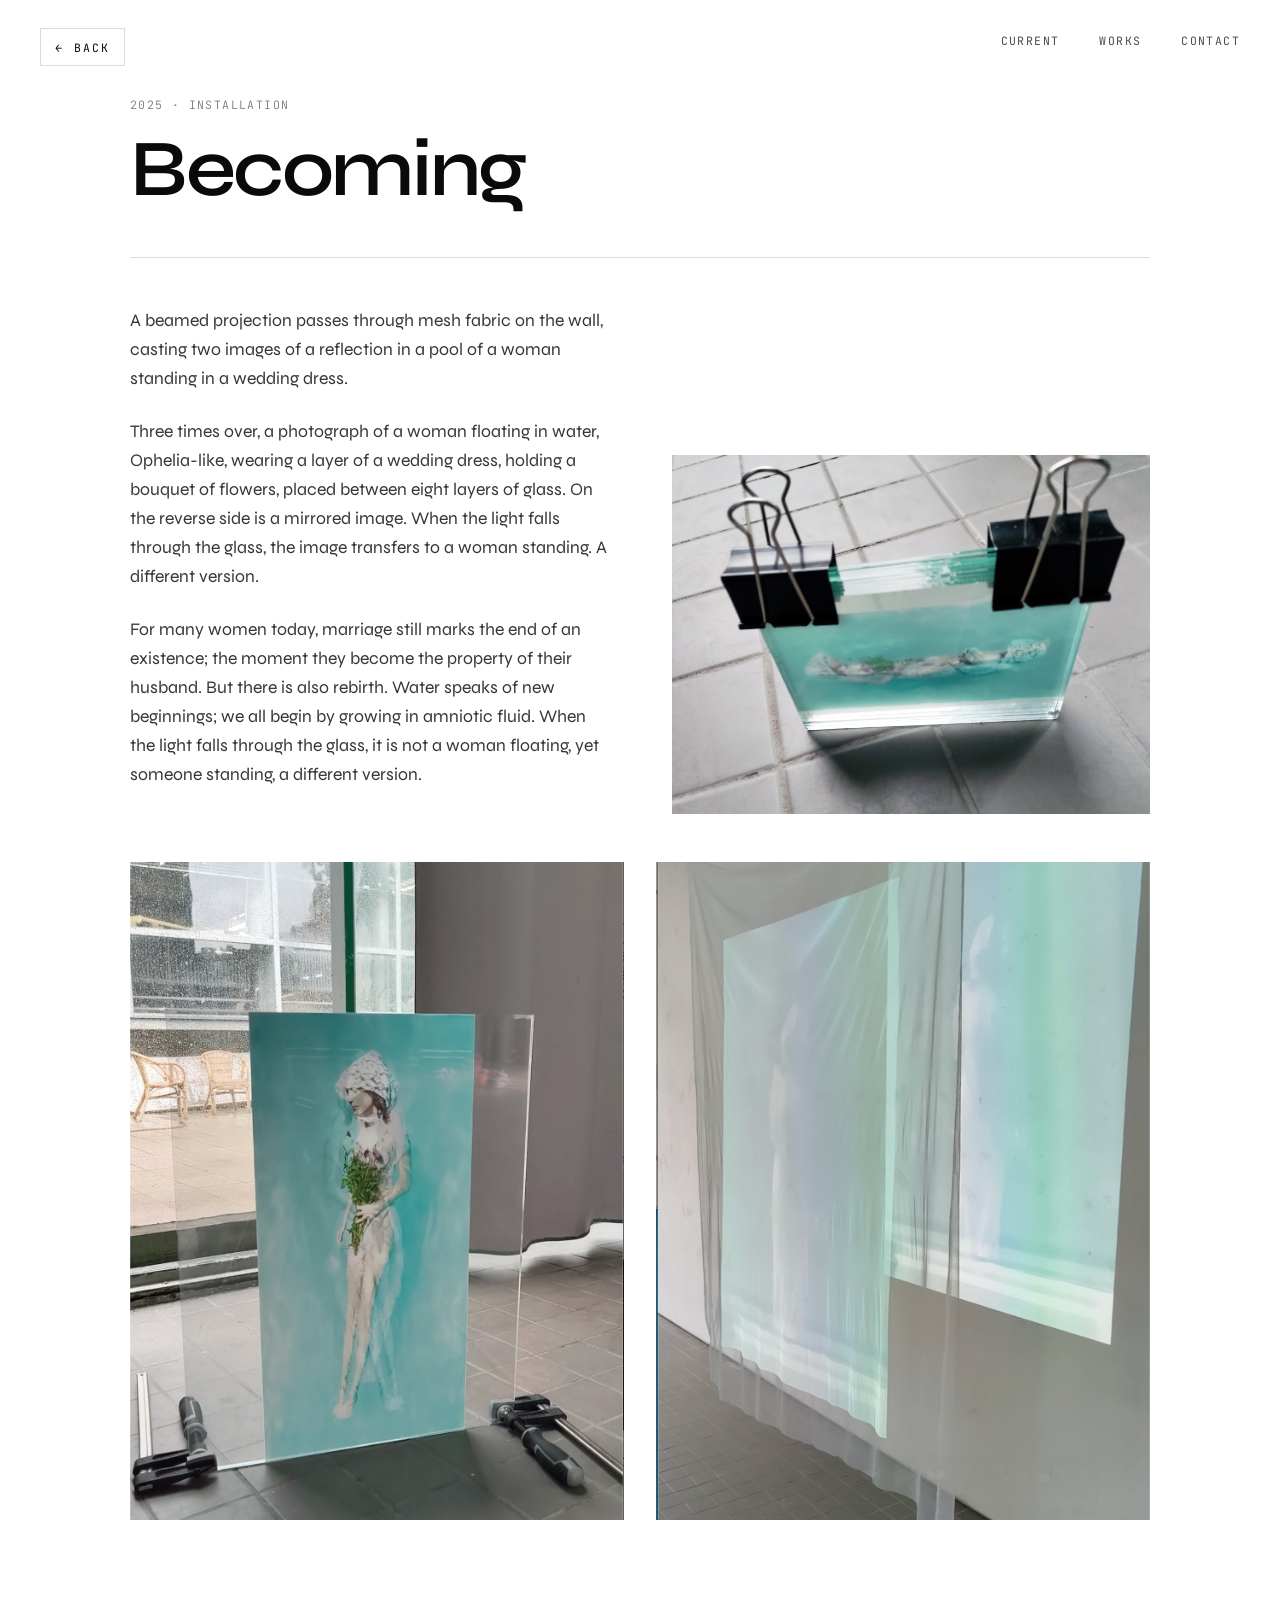
==== becoming.html @ b2b2040a "Add files via upload" ====
<!DOCTYPE html>
<html lang="en">
<head>
<meta charset="UTF-8" />
<meta name="viewport" content="width=device-width, initial-scale=1.0" />
<title>Becoming — Marjoleine Timmer</title>
<link rel="preconnect" href="https://fonts.googleapis.com" />
<link rel="preconnect" href="https://fonts.gstatic.com" crossorigin />
<link href="https://fonts.googleapis.com/css2?family=Syne:wght@400;500;600;700;800&family=JetBrains+Mono:wght@300;400&display=swap" rel="stylesheet" />
<link rel="stylesheet" href="styles.css" />
</head>
<body>

<nav>
  <ul>
    <li><a href="index.html#current">Current</a></li>
    <li><a href="index.html#works">Works</a></li>
    <li><a href="index.html#contact">Contact</a></li>
  </ul>
</nav>

<a href="index.html#works" class="back-link">← Back</a>

<main class="work-page">
<header class="overlay-header">
      <div class="overlay-meta-line">
        <span class="mono">2025 · Installation</span>
      </div>
      <h2>Becoming</h2>
    </header>

    <div class="overlay-split">
      <div class="overlay-text">
        <p>A beamed projection passes through mesh fabric on the wall, casting two images of a reflection in a pool of a woman standing in a wedding dress.</p>
        <p>Three times over, a photograph of a woman floating in water, Ophelia-like, wearing a layer of a wedding dress, holding a bouquet of flowers, placed between eight layers of glass. On the reverse side is a mirrored image. When the light falls through the glass, the image transfers to a woman standing. A different version.</p>
        <p>For many women today, marriage still marks the end of an existence; the moment they become the property of their husband. But there is also rebirth. Water speaks of new beginnings; we all begin by growing in amniotic fluid. When the light falls through the glass, it is not a woman floating, yet someone standing, a different version.</p>
      </div>

      <figure class="overlay-side-image">
        <img src="images/Becoming_02.jpg" alt="Becoming — eight layers of glass photograph" />
      </figure>
    </div>

    <div class="overlay-images">
      <figure>
        <img src="images/Becoming_04.png" alt="Becoming — image between glass" />
      </figure>
      <figure>
        <img src="images/Becoming_03.png" alt="Becoming — projection on mesh fabric" />
      </figure>
</main>

<script>
  // Email obfuscation (in case there's an email link on this page in future)
  document.querySelectorAll('.email-link').forEach((link) => {
    const user = link.getAttribute('data-u');
    const domain = link.getAttribute('data-d');
    const address = user + '\u0040' + domain;
    link.textContent = address;
    link.setAttribute('href', 'mailto:' + address);
  });
</script>
</body>
</html>
---- styles.css ----
:root {
    --ink: #0a0a0a;
    --paper: #ffffff;
    --rule: rgba(10, 10, 10, 0.15);
    --muted: rgba(10, 10, 10, 0.55);
  }

  * { margin: 0; padding: 0; box-sizing: border-box; }

  html { scroll-behavior: smooth; }

  body {
    background: var(--paper);
    color: var(--ink);
    font-family: 'Syne', sans-serif;
    font-weight: 400;
    line-height: 1.5;
    overflow-x: hidden;
    cursor: default;
  }

  /* (paper grain removed for pure white background) */

  .mono {
    font-family: 'JetBrains Mono', monospace;
    font-weight: 300;
    font-size: 0.72rem;
    letter-spacing: 0.12em;
    text-transform: uppercase;
  }

  /* ---------- NAV ---------- */
  nav {
    position: fixed;
    top: 0; left: 0; right: 0;
    z-index: 10;
    padding: 1.75rem 2.5rem;
    display: flex;
    justify-content: flex-end;
    align-items: center;
    mix-blend-mode: difference;
    color: var(--paper);
  }
  nav ul {
    list-style: none;
    display: flex;
    gap: 2.5rem;
  }
  nav a {
    color: inherit;
    text-decoration: none;
    font-family: 'JetBrains Mono', monospace;
    font-size: 0.72rem;
    letter-spacing: 0.12em;
    text-transform: uppercase;
    opacity: 0.7;
    transition: opacity 0.3s ease;
  }
  nav a:hover { opacity: 1; }

  /* ---------- HERO ---------- */
  .hero {
    min-height: 100vh;
    padding: 7rem 2.5rem 4rem;
    display: grid;
    grid-template-columns: 1fr 1fr;
    grid-template-rows: auto 1fr;
    gap: 3rem 4rem;
    position: relative;
  }

  /* Name — top left, on one line */
  .hero h1 {
    grid-column: 1 / 2;
    grid-row: 1 / 2;
    font-size: clamp(2.25rem, 6.5vw, 6rem);
    font-weight: 600;
    line-height: 1;
    letter-spacing: -0.035em;
    align-self: start;
    white-space: nowrap;
  }

  /* Intro image — top right, aligned to corner */
  .hero-image {
    grid-column: 2 / 3;
    grid-row: 1 / 2;
    justify-self: end;
    width: 100%;
    max-width: 520px;
    aspect-ratio: 3 / 2;
    position: relative;
    overflow: hidden;
    background: var(--ink);
    cursor: pointer;
    border: none;
    padding: 0;
    display: block;
  }
  .hero-image img {
    width: 100%;
    height: 100%;
    object-fit: cover;
    display: block;
    transition: transform 1.4s ease, filter 0.6s ease;
  }
  .hero-image:hover img {
    transform: scale(1.03);
  }
  .hero-image .hover-cue {
    position: absolute;
    bottom: 1rem;
    right: 1rem;
    padding: 0.4rem 0.7rem;
    background: rgba(10,10,10,0.6);
    color: var(--paper);
    font-family: 'JetBrains Mono', monospace;
    font-size: 0.6rem;
    letter-spacing: 0.18em;
    text-transform: uppercase;
    backdrop-filter: blur(6px);
    opacity: 0;
    transform: translateY(4px);
    transition: opacity 0.4s ease, transform 0.4s ease;
  }
  .hero-image:hover .hover-cue {
    opacity: 1;
    transform: translateY(0);
  }

  /* Bio / meta — under the name on the left */
  .hero-meta {
    grid-column: 1 / 2;
    grid-row: 2 / 3;
    align-self: end;
    max-width: 42ch;
  }
  .hero-meta .mono { color: var(--muted); display: block; margin-bottom: 1.25rem; }
  .hero-bio {
    font-size: 1.05rem;
    line-height: 1.65;
    color: rgba(10,10,10,0.82);
  }
  .hero-bio em { font-style: normal; font-weight: inherit; }
  .hero-meta .coords {
    margin-top: 3rem;
    font-size: 0.72rem;
    font-family: 'JetBrains Mono', monospace;
    color: var(--muted);
    line-height: 1.8;
  }

  /* Empty right-bottom quadrant gets the index number */
  .frame-num-bottom {
    grid-column: 2 / 3;
    grid-row: 2 / 3;
    align-self: end;
    justify-self: end;
    font-family: 'JetBrains Mono', monospace;
    font-size: 0.68rem;
    letter-spacing: 0.2em;
    color: var(--muted);
    text-transform: uppercase;
  }

  /* (old frame-num removed — now placed inside the grid as .frame-num-bottom) */

  /* ---------- SECTIONS ---------- */
  section {
    padding: 6rem 2.5rem;
    border-top: 1px solid var(--rule);
    position: relative;
  }
  .section-label {
    position: absolute;
    top: 1.5rem;
    left: 2.5rem;
    font-family: 'JetBrains Mono', monospace;
    font-size: 0.68rem;
    letter-spacing: 0.2em;
    text-transform: uppercase;
    color: var(--muted);
  }
  .section-label::before {
    content: "";
    display: inline-block;
    width: 1.5rem;
    height: 1px;
    background: var(--ink);
    vertical-align: middle;
    margin-right: 0.75rem;
    opacity: 0.4;
  }

  /* ---------- CURRENT ---------- */
  .current {
    display: grid;
    grid-template-columns: 1fr 1.1fr;
    gap: 5rem;
    margin-top: 4rem;
    align-items: start;
  }
  .current-visual {
    aspect-ratio: 3 / 4;
    position: relative;
    overflow: hidden;
    background: var(--ink);
  }
  .carousel-track {
    position: absolute;
    inset: 0;
  }
  .carousel-slide {
    position: absolute;
    inset: 0;
    width: 100%;
    height: 100%;
    object-fit: cover;
    display: block;
    opacity: 0;
    transition: opacity 1s ease;
    pointer-events: none;
  }
  .carousel-slide.active {
    opacity: 1;
  }
  .carousel-dots {
    position: absolute;
    bottom: 1rem;
    left: 50%;
    transform: translateX(-50%);
    display: flex;
    gap: 0.5rem;
    z-index: 2;
  }
  .carousel-dots .dot {
    width: 8px;
    height: 8px;
    border-radius: 50%;
    border: 1px solid var(--paper);
    background: transparent;
    padding: 0;
    cursor: pointer;
    transition: background 0.3s ease;
  }
  .carousel-dots .dot.active {
    background: var(--paper);
  }
  .carousel-dots .dot:hover {
    background: rgba(245, 245, 245, 0.6);
  }
  .current-visual .caption {
    position: absolute;
    bottom: 1.25rem;
    left: 1.25rem;
    padding: 0.35rem 0.6rem;
    background: rgba(10,10,10,0.55);
    color: var(--paper);
    font-family: 'JetBrains Mono', monospace;
    font-size: 0.6rem;
    letter-spacing: 0.15em;
    text-transform: uppercase;
    backdrop-filter: blur(4px);
  }
  .img-fallback {
    display: none;
    position: absolute;
    inset: 0;
    padding: 2rem;
    flex-direction: column;
    justify-content: center;
    align-items: flex-start;
    gap: 1rem;
    color: var(--paper);
  }
  .img-fallback .mono { color: rgba(245,243,238,0.6); }
  .img-fallback p { font-size: 0.9rem; line-height: 1.6; color: rgba(245,243,238,0.85); }
  .img-fallback code {
    font-family: 'JetBrains Mono', monospace;
    font-size: 0.85em;
    background: rgba(245,243,238,0.1);
    padding: 0.1em 0.4em;
    border-radius: 2px;
  }
  .current-visual.img-missing .img-fallback { display: flex; }

  .current-text {
    padding-top: 1rem;
  }
  .current-text h2 {
    font-size: clamp(2.25rem, 5vw, 4rem);
    font-weight: 600;
    line-height: 1.02;
    letter-spacing: -0.025em;
    margin-bottom: 2.5rem;
  }
  .current-text h2 .hash {
    font-family: inherit;
    font-size: 1em;
    vertical-align: baseline;
    opacity: 1;
    margin-left: 0.15em;
    letter-spacing: -0.025em;
    font-weight: 600;
  }
  .current-text p {
    font-size: 1.1rem;
    line-height: 1.7;
    max-width: 44ch;
    color: rgba(10,10,10,0.82);
    margin-bottom: 1.5rem;
  }
  .current-text p em { font-style: normal; font-weight: 600; }
  .current-text .meta-grid {
    display: grid;
    grid-template-columns: 1fr 1fr;
    gap: 1.5rem 2rem;
    margin-top: 3rem;
    padding-top: 2rem;
    border-top: 1px solid var(--rule);
  }
  .current-text .meta-grid dt {
    font-family: 'JetBrains Mono', monospace;
    font-size: 0.68rem;
    letter-spacing: 0.15em;
    text-transform: uppercase;
    color: var(--muted);
    margin-bottom: 0.4rem;
  }
  .current-text .meta-grid dd {
    font-size: 0.95rem;
  }
  .current-text .meta-grid dd .meta-secondary {
    color: var(--muted);
    font-size: 0.85rem;
  }
  .current-text .meta-grid .full { grid-column: 1 / -1; }

  /* ---------- WORKS GRID ---------- */
  .works-grid {
    display: grid;
    grid-template-columns: repeat(3, 1fr);
    gap: 3rem 2rem;
    margin-top: 5rem;
  }
  .work-card {
    text-decoration: none;
    color: var(--ink);
    display: block;
  }
  .work-thumb {
    aspect-ratio: 4 / 5;
    background: #ededed;
    overflow: hidden;
    position: relative;
    transition: transform 0.5s ease;
    display: flex;
    align-items: center;
    justify-content: center;
  }
  .work-thumb img {
    width: 100%;
    height: 100%;
    object-fit: cover;
    display: block;
    transition: transform 1.2s ease;
  }
  .work-card:hover .work-thumb img {
    transform: scale(1.04);
  }
  .placeholder-num {
    font-family: 'JetBrains Mono', monospace;
    font-size: 0.9rem;
    letter-spacing: 0.2em;
    color: rgba(10,10,10,0.3);
  }
  .work-info {
    padding-top: 1rem;
  }
  .work-info h3 {
    font-size: 1.1rem;
    font-weight: 500;
    letter-spacing: -0.01em;
    margin-bottom: 0.35rem;
  }
  .work-meta {
    display: block;
    font-family: 'JetBrains Mono', monospace;
    font-size: 0.68rem;
    letter-spacing: 0.12em;
    text-transform: uppercase;
    color: var(--muted);
  }

  /* ---------- CONTACT ---------- */
  .contact {
    padding: 8rem 2.5rem 4rem;
    display: block;
    min-height: 50vh;
  }
  .contact-details {
    display: grid;
    grid-template-columns: repeat(3, 1fr);
    gap: 3rem;
    margin-top: 4rem;
    max-width: 900px;
  }
  .contact-block h3 {
    font-family: 'JetBrains Mono', monospace;
    font-size: 0.68rem;
    letter-spacing: 0.2em;
    text-transform: uppercase;
    color: var(--muted);
    font-weight: 400;
    margin-bottom: 0.75rem;
  }
  .contact-block a, .contact-block p {
    font-size: 1.2rem;
    color: var(--ink);
    text-decoration: none;
    line-height: 1.5;
    display: block;
    position: relative;
  }
  .contact-block a::after {
    content: "";
    display: block;
    width: 0;
    height: 1px;
    background: var(--ink);
    transition: width 0.4s ease;
    margin-top: 2px;
  }
  .contact-block a:hover::after { width: 100%; }
  .contact-block .tbd {
    color: var(--muted);
    font-size: 1rem;
  }

  /* ---------- FOOTER ---------- */
  footer {
    border-top: 1px solid var(--rule);
    padding: 1.5rem 2.5rem;
    display: flex;
    justify-content: space-between;
    font-family: 'JetBrains Mono', monospace;
    font-size: 0.68rem;
    letter-spacing: 0.15em;
    text-transform: uppercase;
    color: var(--muted);
  }

  /* ---------- MOTION ---------- */
  .reveal {
    opacity: 0;
    transform: translateY(20px);
    transition: opacity 1s ease, transform 1s ease;
  }
  .reveal.visible {
    opacity: 1;
    transform: translateY(0);
  }

  @keyframes fadeUp {
    from { opacity: 0; transform: translateY(30px); }
    to { opacity: 1; transform: translateY(0); }
  }
  .hero h1 { animation: fadeUp 1.2s ease-out 0.1s both; }
  .hero-image { animation: fadeUp 1.2s ease-out 0.25s both; }
  .hero-meta { animation: fadeUp 1.2s ease-out 0.45s both; }
  .frame-num-bottom { animation: fadeUp 1.2s ease-out 0.55s both; }

  /* Hide nav while overlay is open */
  body.overlay-active nav { display: none; }

  .overlay-images-three {
    display: grid;
    grid-template-columns: repeat(3, 1fr);
    gap: 2rem;
    align-items: stretch;
  }
  .overlay-images-three figure {
    margin: 0;
    aspect-ratio: 3 / 4;
    overflow: hidden;
  }
  .overlay-images-three img {
    width: 100%;
    height: 100%;
    object-fit: cover;
    display: block;
  }

  /* ---------- WORK OVERLAY ---------- */
  .overlay {
    position: fixed;
    inset: 0;
    z-index: 100;
    background: var(--paper);
    overflow-y: auto;
    opacity: 0;
    visibility: hidden;
    transition: opacity 0.4s ease, visibility 0.4s ease;
  }
  .overlay.open {
    opacity: 1;
    visibility: visible;
  }
  .overlay-close {
    position: fixed;
    top: 1.75rem;
    right: 2.5rem;
    z-index: 200;
    background: var(--paper);
    border: 1px solid var(--rule);
    cursor: pointer;
    color: var(--ink);
    font-family: 'JetBrains Mono', monospace;
    font-size: 0.72rem;
    letter-spacing: 0.18em;
    text-transform: uppercase;
    padding: 0.6rem 0.9rem;
    transition: background 0.2s ease, color 0.2s ease;
    opacity: 0;
    visibility: hidden;
  }
  .overlay.open .overlay-close {
    opacity: 1;
    visibility: visible;
  }
  .overlay-close:hover {
    background: var(--ink);
    color: var(--paper);
  }
  .overlay-inner {
    max-width: 1100px;
    margin: 0 auto;
    padding: 7rem 2.5rem 6rem;
  }
  .overlay-header {
    display: grid;
    grid-template-columns: 1fr;
    gap: 1rem;
    padding-bottom: 3rem;
    border-bottom: 1px solid var(--rule);
    margin-bottom: 3rem;
  }
  .overlay-meta-line {
    display: flex;
    justify-content: space-between;
    color: var(--muted);
  }
  .overlay-header h2 {
    font-size: clamp(2.5rem, 7vw, 5rem);
    font-weight: 600;
    line-height: 1;
    letter-spacing: -0.03em;
  }
  .overlay-text {
    max-width: 60ch;
    margin-bottom: 5rem;
  }
  .overlay-text p {
    font-size: 1.1rem;
    line-height: 1.65;
    color: rgba(10,10,10,0.82);
    margin-bottom: 1.5rem;
  }
  .overlay-split {
    display: grid;
    grid-template-columns: 1fr 1fr;
    gap: 4rem;
    align-items: end;
    margin-bottom: 3rem;
  }
  .overlay-split .overlay-text {
    margin-bottom: 0;
    max-width: none;
  }
  .overlay-side-image {
    margin: 0;
  }
  .overlay-side-image img {
    width: 100%;
    height: auto;
    display: block;
  }
  .overlay-images {
    display: grid;
    grid-template-columns: 1fr 1fr;
    gap: 2rem;
    align-items: stretch;
  }
  .overlay-images figure {
    margin: 0;
    aspect-ratio: 3 / 4;
    overflow: hidden;
  }
  .overlay-images img {
    width: 100%;
    height: 100%;
    object-fit: cover;
    display: block;
  }
  .overlay-media figure {
    margin: 0;
    max-width: 900px;
  }
  .overlay-media video {
    width: 100%;
    height: auto;
    display: block;
    background: #000;
  }
  .overlay-media figcaption {
    margin-top: 0.75rem;
    color: var(--muted);
  }
  .overlay-text em {
    font-style: normal;
    font-weight: 600;
  }
  @media (max-width: 820px) {
    nav { padding: 1.25rem 1.5rem; }
    nav ul { gap: 1.25rem; }
    .hero {
      grid-template-columns: 1fr;
      grid-template-rows: auto auto auto auto;
      gap: 2rem;
      padding: 6rem 1.5rem 3rem;
    }
    .hero h1 {
      grid-column: 1; grid-row: 1;
      white-space: normal;
      font-size: clamp(2rem, 9vw, 3.5rem);
    }
    .hero-image {
      grid-column: 1; grid-row: 2;
      justify-self: stretch;
      max-width: 100%;
    }
    .hero-meta {
      grid-column: 1; grid-row: 3;
    }
    .frame-num-bottom {
      grid-column: 1; grid-row: 4;
      justify-self: start;
    }
    .current {
      grid-template-columns: 1fr;
      gap: 2rem;
      padding-left: 1.5rem;
      padding-right: 1.5rem;
    }
    .contact { padding: 5rem 1.5rem 3rem; }
    .contact-details {
      grid-template-columns: 1fr;
      gap: 2rem;
    }
    .overlay-inner { padding: 5rem 1.5rem 4rem; }
    .overlay-close { top: 1.25rem; right: 1.5rem; }
    .overlay-split { grid-template-columns: 1fr; gap: 2rem; }
    .overlay-images { grid-template-columns: 1fr; gap: 1rem; }
    .overlay-images-three { grid-template-columns: 1fr; gap: 1rem; }
    .overlay-meta-line { flex-direction: column; gap: 0.4rem; }
    .works-grid {
      grid-template-columns: 1fr 1fr;
      gap: 2rem 1rem;
    }
    section { padding: 4rem 1.5rem; }
    .section-label { left: 1.5rem; }
    footer { flex-direction: column; gap: 0.5rem; padding: 1.5rem; }
  }
  @media (max-width: 520px) {
    .works-grid { grid-template-columns: 1fr; }
  }

  /* ---------- WORK PAGE (separate page, not overlay) ---------- */
  .work-page {
    max-width: 1100px;
    margin: 0 auto;
    padding: 6rem 2.5rem 6rem;
  }
  .back-link {
    position: fixed;
    top: 1.75rem;
    left: 2.5rem;
    z-index: 50;
    background: var(--paper);
    border: 1px solid var(--rule);
    color: var(--ink);
    text-decoration: none;
    font-family: 'JetBrains Mono', monospace;
    font-size: 0.72rem;
    letter-spacing: 0.18em;
    text-transform: uppercase;
    padding: 0.6rem 0.9rem;
    transition: background 0.2s ease, color 0.2s ease;
  }
  .back-link:hover {
    background: var(--ink);
    color: var(--paper);
  }
  .partymask-image {
    margin: 0 auto;
    max-width: 600px;
  }
  .partymask-image img {
    width: 100%;
    height: auto;
    display: block;
  }
  .kiezen-pair {
    display: grid;
    grid-template-columns: 1fr 1fr;
    gap: 1rem;
    margin-top: 1rem;
  }
  .kiezen-pair img {
    width: 100%;
    aspect-ratio: 1 / 1;
    object-fit: cover;
    display: block;
  }
  @media (max-width: 820px) {
    .kiezen-pair { grid-template-columns: 1fr; }
  }

  .kiezen-carousel {
    position: relative;
    aspect-ratio: 4 / 3;
    overflow: hidden;
    background: var(--ink);
    margin-top: 4rem;
  }
  .work-page .overlay-header h2 .subtitle {
    display: block;
    font-size: 0.55em;
    font-weight: 500;
    color: var(--muted);
    margin-top: 0.3em;
    letter-spacing: -0.02em;
  }
  .work-page .overlay-header,
  .work-page .overlay-split,
  .work-page .overlay-text,
  .work-page .overlay-images,
  .work-page .overlay-images-three,
  .work-page .overlay-media {
    /* Same styling as the overlay versions — just reused inside .work-page */
  }
  @media (max-width: 820px) {
    .work-page { padding: 5rem 1.5rem 4rem; }
    .back-link { top: 1.25rem; left: 1.5rem; }
  }
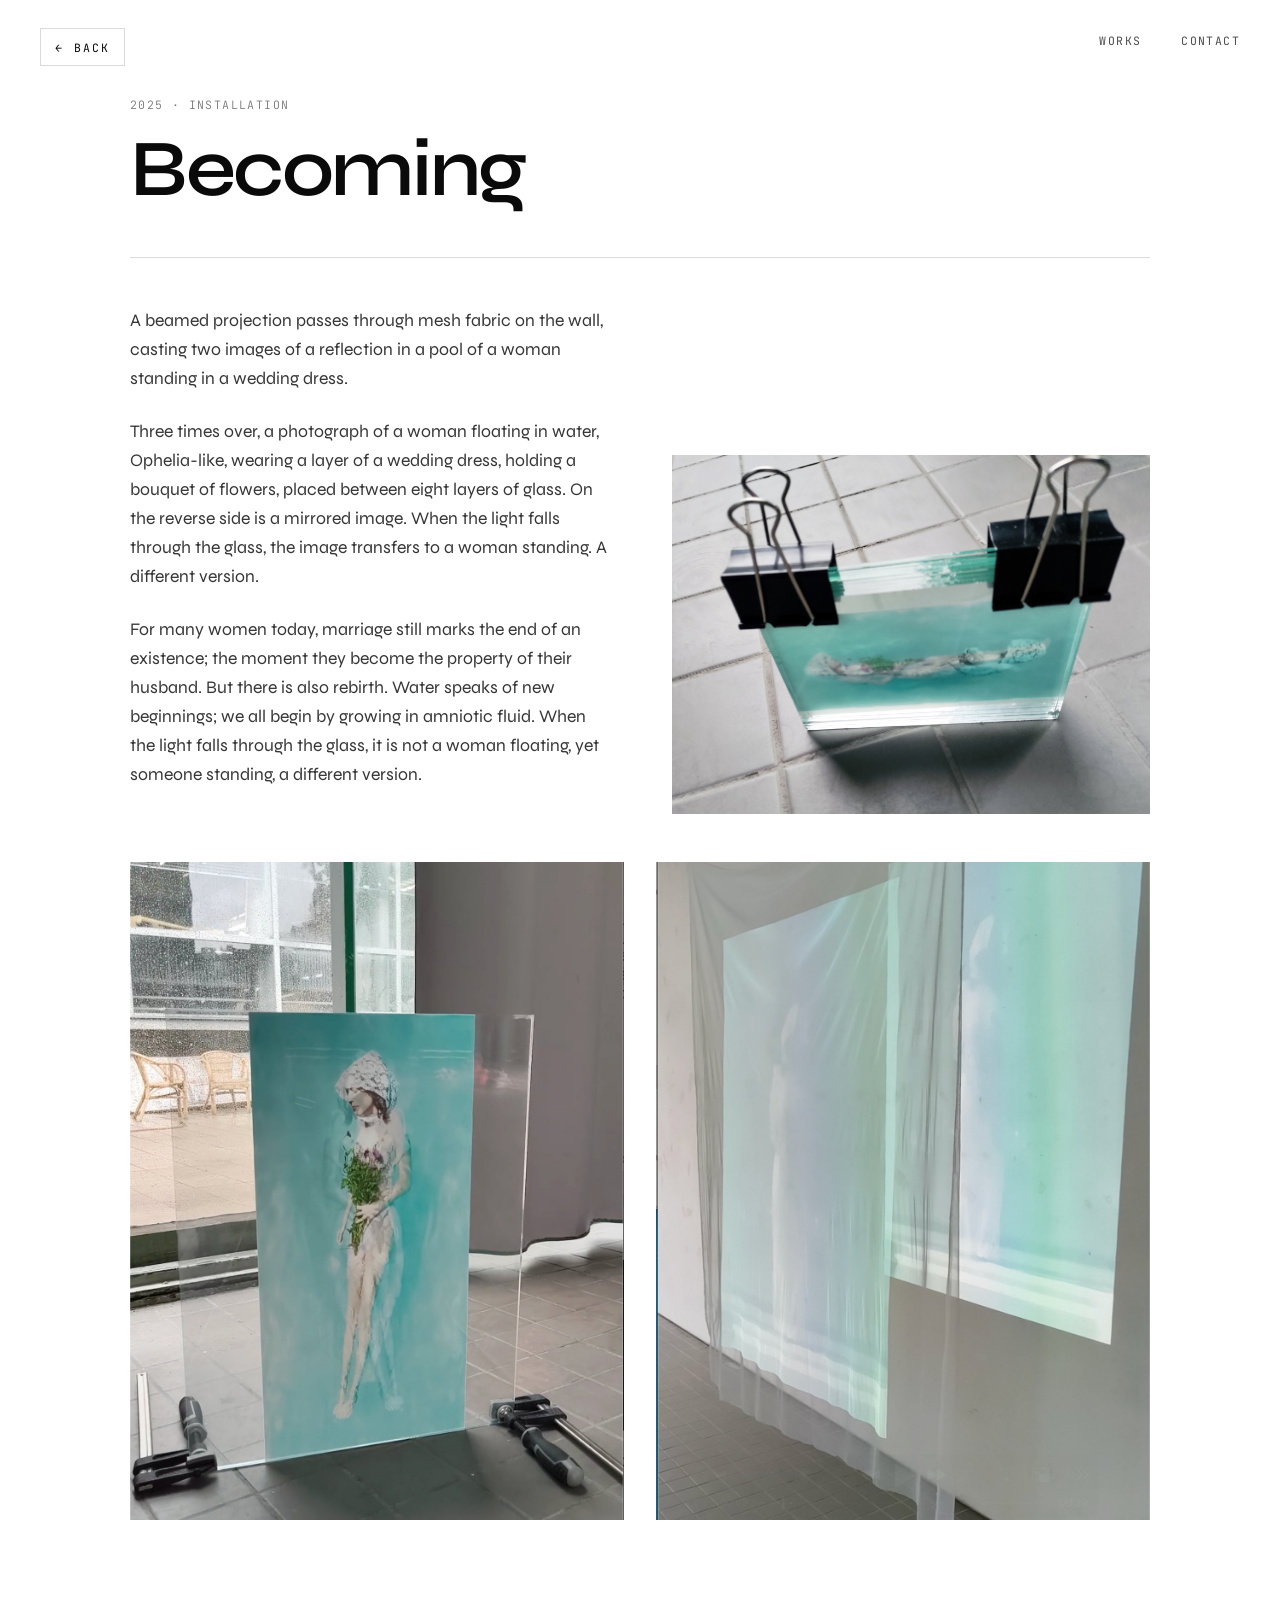
==== commit 4c534c69: "Hide Current section; add Iteration #1 and You See I'll Be project pages Co-Authored-By: Claude Opus" ====
--- a/becoming.html
+++ b/becoming.html
@@ -13,7 +13,6 @@
 
 <nav>
   <ul>
-    <li><a href="index.html#current">Current</a></li>
     <li><a href="index.html#works">Works</a></li>
     <li><a href="index.html#contact">Contact</a></li>
   </ul>
